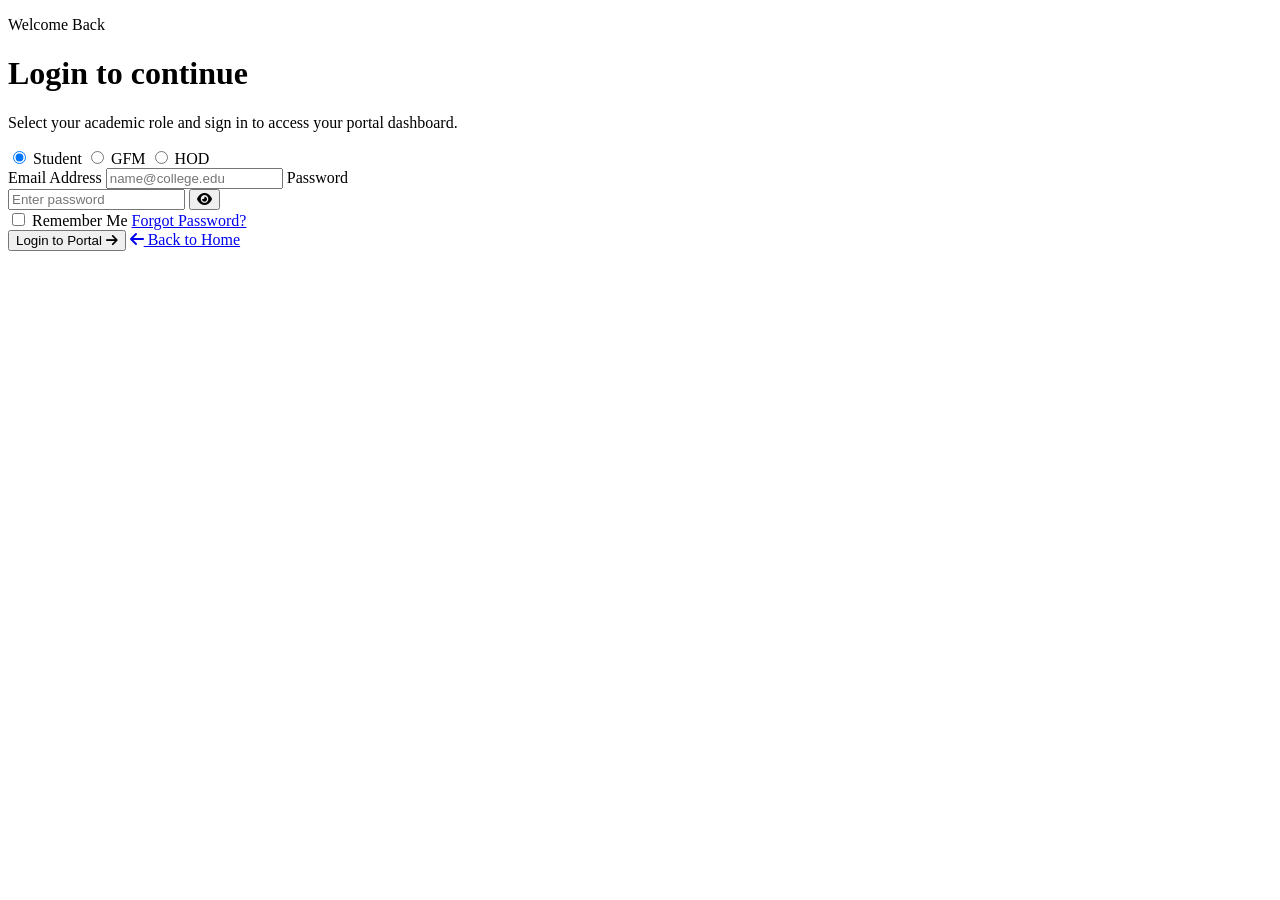
==== login.html @ 21c58e02 "Update Forgot Password workflow to use ZPRN / PRN number instead of email" ====
<!DOCTYPE html>
<html lang="en">
  <head>
    <meta charset="UTF-8" />
    <meta name="viewport" content="width=device-width, initial-scale=1.0" />
    <title>Login | Student Attendance System</title>
    <link rel="stylesheet" href="https://cdnjs.cloudflare.com/ajax/libs/font-awesome/6.5.2/css/all.min.css" />
    <link rel="stylesheet" href="css/login.css" />
  </head>
  <body>
    <div class="login-shell">
      <div class="login-panel">
        <div class="login-card fade-in delay-1">
          <div class="brand-block">
            <p class="eyebrow">Welcome Back</p>
            <h1>Login to continue</h1>
            <p>Select your academic role and sign in to access your portal dashboard.</p>
          </div>

          <!-- Alert Container for Feedback -->
          <div class="alert-box" id="loginAlert" style="display: none;"></div>

          <form class="login-form fade-in delay-4" id="loginForm" novalidate>
            <div class="role-switcher">
              <label>
                <input type="radio" name="role" value="student" checked />
                <span>Student</span>
              </label>
              <label>
                <input type="radio" name="role" value="gfm" />
                <span>GFM</span>
              </label>
              <label>
                <input type="radio" name="role" value="hod" />
                <span>HOD</span>
              </label>
            </div>

            <label>
              Email Address
              <input type="email" id="email" placeholder="name@college.edu" required />
            </label>

            <label>
              Password
              <div class="password-input-wrapper">
                <input type="password" id="password" placeholder="Enter password" required />
                <button type="button" class="toggle-password-btn" id="togglePassword" aria-label="Toggle Password Visibility">
                  <i class="fa-solid fa-eye" id="eyeIcon"></i>
                </button>
              </div>
            </label>

            <div class="form-row">
              <label class="checkbox-row">
                <input type="checkbox" id="rememberMe" />
                <span>Remember Me</span>
              </label>
              <a href="#" id="forgotPasswordLink">Forgot Password?</a>
            </div>

            <button type="submit" class="btn btn-primary" id="submitBtn">
              <span>Login to Portal</span>
              <i class="fa-solid fa-arrow-right"></i>
            </button>

            <a class="back-link" href="index.html"><i class="fa-solid fa-arrow-left"></i> Back to Home</a>
          </form>
        </div>
      </div>
    </div>

    <!-- Forgot Password Overlay Modal -->
    <div class="modal-overlay" id="forgotModal" style="display: none;">
      <div class="modal-card">
        <button type="button" class="modal-close" id="closeForgotModal" aria-label="Close Modal">&times;</button>
        
        <!-- Step 1: Request OTP -->
        <div id="forgotStep1">
          <div class="brand-block">
            <p class="eyebrow">Password Reset</p>
            <h2>Forgot Password?</h2>
            <p>Enter your registered ZPRN / PRN number to receive an OTP.</p>
          </div>
          <div class="alert-box" id="forgotAlert" style="display: none;"></div>
          <form class="login-form" id="requestOtpForm" novalidate>
            <label>
              Enter Your ZPRN Number
              <input type="text" id="forgotPrnInput" placeholder="Enter ZPRN (e.g. 125UAM1004)" required />
            </label>
            <button type="submit" class="btn btn-primary">
              <span>Send OTP</span>
              <i class="fa-solid fa-paper-plane"></i>
            </button>
          </form>
        </div>

        <!-- Step 2: Enter OTP & Reset -->
        <div id="forgotStep2" style="display: none;">
          <div class="brand-block">
            <p class="eyebrow">OTP Sent</p>
            <h2>Enter 6-Digit OTP</h2>
            <p id="otpSentSubtitle">An OTP has been sent to your email.</p>
          </div>
          <div class="alert-box" id="otpAlert" style="display: none;"></div>
          <form class="login-form" id="verifyOtpForm" novalidate>
            <label>
              6-Digit OTP Code
              <input type="text" id="otpCodeInput" placeholder="Enter OTP (e.g. 123456)" maxlength="6" required />
            </label>
            <label>
              New Password
              <input type="password" id="newPasswordInput" placeholder="Enter new password" required />
            </label>
            <button type="submit" class="btn btn-primary">
              <span>Verify OTP & Reset</span>
              <i class="fa-solid fa-key"></i>
            </button>
          </form>
        </div>

        <!-- Step 3: Confirmation -->
        <div id="forgotStep3" style="display: none; text-align: center; padding: 12px 0;">
          <div class="success-icon-badge">
            <i class="fa-solid fa-circle-check"></i>
          </div>
          <h2 style="margin: 12px 0 8px;">Password Reset Successful!</h2>
          <p style="color: var(--muted); margin-bottom: 24px;">Your password has been updated. You can now log in using your new password.</p>
          <button type="button" class="btn btn-primary" id="finishResetBtn" style="width: 100%;">
            <span>Back to Login</span>
            <i class="fa-solid fa-arrow-right"></i>
          </button>
        </div>
      </div>
    </div>

    <script src="js/login.js"></script>
  </body>
</html>
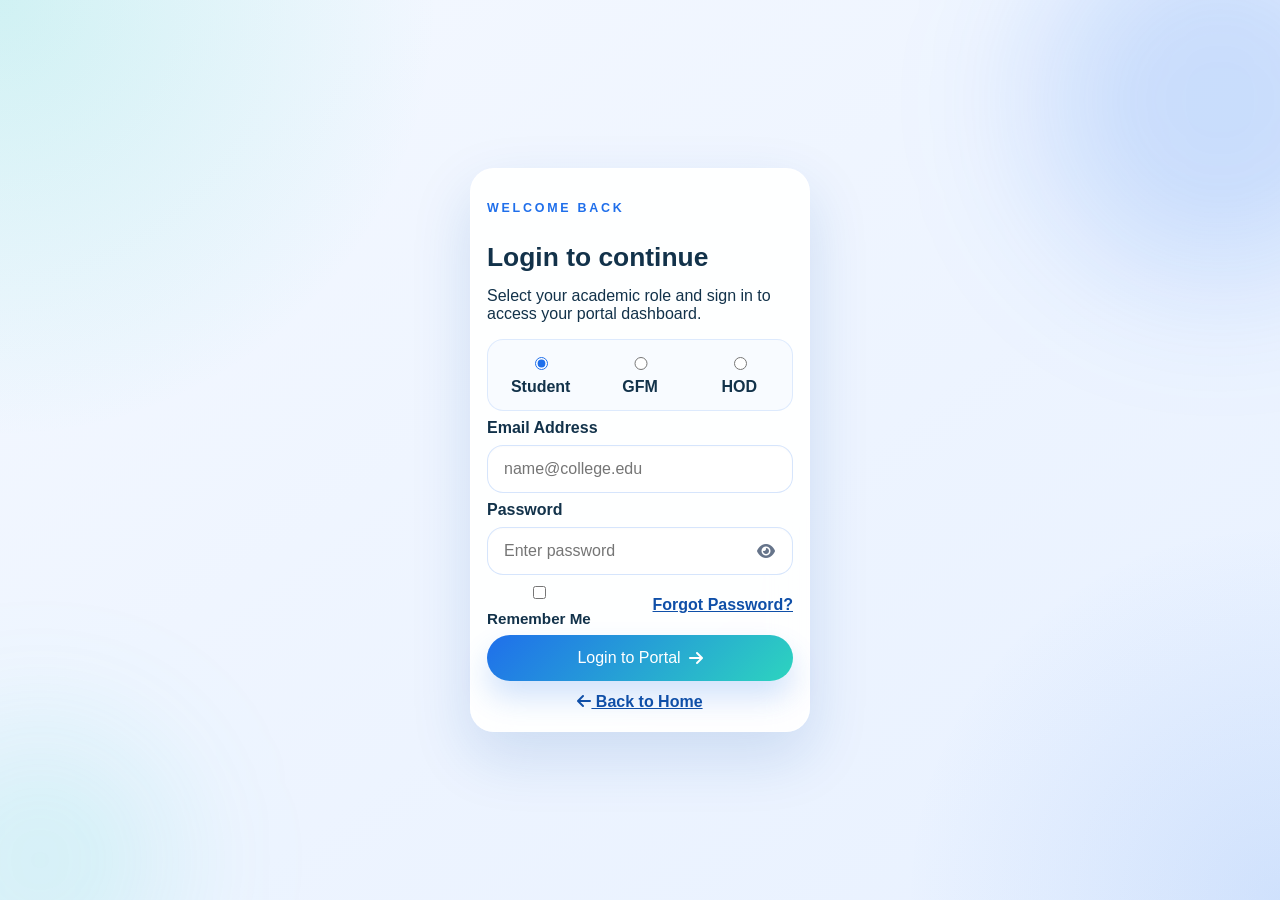
==== commit e087d0a6: "Remove OTP system from Forgot Password, enable direct ZPRN password reset, and upgrade modal input s" ====
--- a/login.html
+++ b/login.html
@@ -75,51 +75,35 @@
       <div class="modal-card">
         <button type="button" class="modal-close" id="closeForgotModal" aria-label="Close Modal">&times;</button>
         
-        <!-- Step 1: Request OTP -->
+        <!-- Direct Reset by ZPRN -->
         <div id="forgotStep1">
           <div class="brand-block">
-            <p class="eyebrow">Password Reset</p>
+            <p class="eyebrow">Direct Reset</p>
             <h2>Forgot Password?</h2>
-            <p>Enter your registered ZPRN / PRN number to receive an OTP.</p>
+            <p>Enter your registered ZPRN / PRN number and your new password.</p>
           </div>
           <div class="alert-box" id="forgotAlert" style="display: none;"></div>
-          <form class="login-form" id="requestOtpForm" novalidate>
+          <form class="login-form" id="directResetForm" novalidate>
             <label>
-              Enter Your ZPRN Number
-              <input type="text" id="forgotPrnInput" placeholder="Enter ZPRN (e.g. 125UAM1004)" required />
-            </label>
-            <button type="submit" class="btn btn-primary">
-              <span>Send OTP</span>
-              <i class="fa-solid fa-paper-plane"></i>
-            </button>
-          </form>
-        </div>
-
-        <!-- Step 2: Enter OTP & Reset -->
-        <div id="forgotStep2" style="display: none;">
-          <div class="brand-block">
-            <p class="eyebrow">OTP Sent</p>
-            <h2>Enter 6-Digit OTP</h2>
-            <p id="otpSentSubtitle">An OTP has been sent to your email.</p>
-          </div>
-          <div class="alert-box" id="otpAlert" style="display: none;"></div>
-          <form class="login-form" id="verifyOtpForm" novalidate>
-            <label>
-              6-Digit OTP Code
-              <input type="text" id="otpCodeInput" placeholder="Enter OTP (e.g. 123456)" maxlength="6" required />
+              ZPRN / PRN Number
+              <input type="text" id="forgotPrnInput" class="modal-input" placeholder="e.g. 125UAM1004" required />
             </label>
             <label>
               New Password
-              <input type="password" id="newPasswordInput" placeholder="Enter new password" required />
+              <input type="password" id="forgotNewPasswordInput" class="modal-input" placeholder="Enter new password" required />
             </label>
-            <button type="submit" class="btn btn-primary">
-              <span>Verify OTP & Reset</span>
+            <label>
+              Confirm New Password
+              <input type="password" id="forgotConfirmPasswordInput" class="modal-input" placeholder="Confirm new password" required />
+            </label>
+            <button type="submit" class="btn btn-primary" style="margin-top: 6px;">
+              <span>Reset Password</span>
               <i class="fa-solid fa-key"></i>
             </button>
           </form>
         </div>
 
-        <!-- Step 3: Confirmation -->
+        <!-- Step 2: Confirmation -->
         <div id="forgotStep3" style="display: none; text-align: center; padding: 12px 0;">
           <div class="success-icon-badge">
             <i class="fa-solid fa-circle-check"></i>
--- a/css/login.css
+++ b/css/login.css
@@ -0,0 +1,606 @@
+:root {
+  --primary: #1f6feb;
+  --primary-dark: #0f4fa8;
+  --accent: #2dd4bf;
+  --text: #12324a;
+  --muted: #66748a;
+  --soft: #f4f8ff;
+  --white: #ffffff;
+  --border: rgba(31, 111, 235, 0.16);
+  --shadow: 0 24px 60px rgba(15, 79, 168, 0.15);
+}
+
+* {
+  box-sizing: border-box;
+}
+
+html,
+body {
+  min-height: 100%;
+}
+
+body {
+  margin: 0;
+  font-family: "Segoe UI", Tahoma, Geneva, Verdana, sans-serif;
+  color: var(--text);
+  background: radial-gradient(circle at top left, rgba(45, 212, 191, 0.18), transparent 28%),
+    radial-gradient(circle at bottom right, rgba(31, 111, 235, 0.12), transparent 24%),
+    linear-gradient(145deg, #f4f8ff 0%, #e8f1ff 100%);
+}
+
+body::before,
+body::after {
+  content: "";
+  position: fixed;
+  z-index: -1;
+  border-radius: 50%;
+  filter: blur(70px);
+}
+
+body::before {
+  width: 360px;
+  height: 360px;
+  background: rgba(31, 111, 235, 0.18);
+  top: -80px;
+  right: -120px;
+}
+
+body::after {
+  width: 260px;
+  height: 260px;
+  background: rgba(45, 212, 191, 0.14);
+  bottom: -90px;
+  left: -90px;
+}
+
+.login-shell {
+  min-height: 100vh;
+  display: grid;
+  place-items: center;
+  padding: 20px 12px;
+}
+
+.login-panel {
+  width: min(340px, 100%);
+}
+
+.visual-card {
+  width: 100%;
+  max-width: 360px;
+  padding: 20px;
+  border-radius: 26px;
+  background: linear-gradient(145deg, rgba(255, 255, 255, 0.9), rgba(236, 244, 255, 0.95));
+  border: 1px solid rgba(255, 255, 255, 0.75);
+  box-shadow: var(--shadow);
+  position: relative;
+}
+
+.visual-card::before {
+  content: "";
+  position: absolute;
+  inset: 0;
+  border-radius: inherit;
+  background: radial-gradient(circle at top right, rgba(45, 212, 191, 0.18), transparent 28%);
+  pointer-events: none;
+}
+
+.visual-tag {
+  display: inline-flex;
+  align-items: center;
+  gap: 10px;
+  padding: 10px 14px;
+  border-radius: 999px;
+  background: rgba(31, 111, 235, 0.12);
+  color: var(--primary-dark);
+  font-weight: 700;
+  margin-bottom: 24px;
+  position: relative;
+  z-index: 1;
+}
+
+.mini-chart {
+  position: relative;
+  display: flex;
+  align-items: flex-end;
+  gap: 14px;
+  height: 150px;
+  margin-bottom: 28px;
+  z-index: 1;
+}
+
+.mini-chart span {
+  flex: 1;
+  border-radius: 999px 999px 12px 12px;
+  background: linear-gradient(180deg, var(--accent), rgba(255,255,255,0.9));
+  animation: rise 1s ease both;
+}
+
+.mini-chart span:nth-child(1) { height: 42%; }
+.mini-chart span:nth-child(2) { height: 78%; }
+.mini-chart span:nth-child(3) { height: 57%; }
+.mini-chart span:nth-child(4) { height: 92%; }
+
+.visual-stats {
+  display: flex;
+  gap: 24px;
+  justify-content: space-between;
+  position: relative;
+  z-index: 1;
+}
+
+.visual-stats strong {
+  display: block;
+  font-size: 1.65rem;
+}
+
+.visual-stats p {
+  margin: 6px 0 0;
+  color: var(--muted);
+}
+
+.login-card {
+  width: 100%;
+  min-width: 0;
+  padding: 20px 16px;
+  border-radius: 24px;
+  background: rgba(255, 255, 255, 0.92);
+  border: 1px solid rgba(255, 255, 255, 0.7);
+  box-shadow: var(--shadow);
+  backdrop-filter: blur(18px);
+}
+
+.brand-block {
+  margin-bottom: 14px;
+}
+
+.brand-block .eyebrow {
+  display: inline-flex;
+  letter-spacing: 0.22em;
+  text-transform: uppercase;
+  font-size: 0.78rem;
+  font-weight: 800;
+  color: var(--primary);
+  margin-bottom: 10px;
+}
+
+.brand-block h1 {
+  font-size: clamp(1.35rem, 3vw, 1.65rem);
+  line-height: 1.08;
+  margin-bottom: 10px;
+}
+
+.login-form {
+  display: grid;
+  gap: 8px;
+}
+
+.role-switcher {
+  display: grid;
+  grid-template-columns: repeat(3, minmax(0, 1fr));
+  gap: 6px;
+  background: #f8fbff;
+  border: 1px solid rgba(31, 111, 235, 0.12);
+  border-radius: 16px;
+  padding: 6px;
+}
+
+.role-switcher label {
+  display: flex;
+  align-items: center;
+  justify-content: center;
+  gap: 6px;
+  padding: 8px 10px;
+  border-radius: 14px;
+  cursor: pointer;
+  font-weight: 600;
+  color: var(--muted);
+  transition: background 0.25s ease, color 0.25s ease, transform 0.25s ease;
+}
+
+.role-switcher input {
+  accent-color: var(--primary);
+}
+
+.role-switcher input:checked + span,
+.role-switcher input:checked ~ span {
+  color: var(--text);
+}
+
+.role-switcher input:checked {
+  position: relative;
+}
+
+.role-switcher input:checked::before {
+  content: "";
+}
+
+.role-switcher label:hover {
+  transform: translateY(-1px);
+}
+
+.login-form label {
+  display: grid;
+  gap: 8px;
+  font-weight: 600;
+  color: var(--text);
+}
+
+.login-form input[type="email"],
+.login-form input[type="password"],
+.login-form input[type="text"],
+.modal-input {
+  width: 100%;
+  border: 1.5px solid rgba(31, 111, 235, 0.2);
+  border-radius: 16px;
+  padding: 14px 16px;
+  font-size: 0.95rem;
+  font-family: inherit;
+  color: var(--text);
+  background: #f8fafc;
+  box-shadow: inset 0 1px 2px rgba(0, 0, 0, 0.02);
+  transition: all 0.25s ease;
+  appearance: none;
+  -webkit-appearance: none;
+}
+
+.login-form input:focus,
+.modal-input:focus {
+  outline: none;
+  background: #ffffff;
+  border-color: var(--primary);
+  box-shadow: 0 0 0 4px rgba(31, 111, 235, 0.12);
+}
+
+.form-row {
+  display: flex;
+  align-items: center;
+  justify-content: space-between;
+  gap: 12px;
+  flex-wrap: wrap;
+}
+
+.checkbox-row {
+  display: inline-flex;
+  align-items: center;
+  gap: 10px;
+  color: var(--muted);
+  font-size: 0.95rem;
+}
+
+.login-form a {
+  color: var(--primary-dark);
+  font-weight: 600;
+}
+
+.login-form a:hover {
+  text-decoration: underline;
+}
+
+.btn {
+  display: inline-flex;
+  align-items: center;
+  justify-content: center;
+  width: 100%;
+  padding: 10px 14px;
+  border: none;
+  border-radius: 999px;
+  font-size: 1rem;
+  cursor: pointer;
+  transition: transform 0.25s ease, box-shadow 0.25s ease, background 0.25s ease;
+}
+
+.btn-primary {
+  background: linear-gradient(135deg, var(--primary), var(--accent));
+  color: var(--white);
+  box-shadow: 0 16px 30px rgba(31, 111, 235, 0.2);
+}
+
+.btn-primary:hover {
+  transform: translateY(-2px);
+  box-shadow: 0 18px 34px rgba(31, 111, 235, 0.25);
+}
+
+.back-link {
+  display: inline-block;
+  text-align: center;
+  margin-top: 4px;
+  color: var(--muted);
+  font-weight: 600;
+}
+
+.back-link:hover {
+  color: var(--primary-dark);
+}
+
+@media (max-width: 980px) {
+  .login-panel {
+    width: min(360px, 100%);
+  }
+}
+
+@media (max-width: 700px) {
+  .login-card {
+    padding: 22px 18px;
+  }
+
+  .role-switcher {
+    grid-template-columns: 1fr;
+  }
+}
+
+.fade-in {
+  opacity: 0;
+  transform: translateY(12px);
+  animation: fadeUp 0.7s ease forwards;
+}
+
+.fade-in.delay-1 { animation-delay: 0.1s; }
+.fade-in.delay-2 { animation-delay: 0.2s; }
+.fade-in.delay-3 { animation-delay: 0.3s; }
+.fade-in.delay-4 { animation-delay: 0.4s; }
+
+@keyframes fadeUp {
+  to {
+    opacity: 1;
+    transform: translateY(0);
+  }
+}
+
+.login-form input[type="email"],
+.login-form input[type="password"] {
+  width: 100%;
+  border: 1px solid rgba(31, 111, 235, 0.18);
+  border-radius: 16px;
+  padding: 14px 16px;
+  font-size: 1rem;
+  color: var(--text);
+  background: #ffffff;
+  transition: border-color 0.25s ease, box-shadow 0.25s ease;
+}
+
+.login-form input:focus {
+  outline: none;
+  border-color: var(--primary);
+  box-shadow: 0 0 0 4px rgba(31, 111, 235, 0.1);
+}
+
+.form-row {
+  display: flex;
+  align-items: center;
+  justify-content: space-between;
+  gap: 12px;
+  flex-wrap: wrap;
+}
+
+.checkbox-row {
+  display: inline-flex;
+  align-items: center;
+  gap: 10px;
+  color: var(--muted);
+  font-size: 0.95rem;
+}
+
+.login-form a {
+  color: var(--primary-dark);
+  font-weight: 600;
+}
+
+.login-form a:hover {
+  text-decoration: underline;
+}
+
+.btn {
+  display: inline-flex;
+  align-items: center;
+  justify-content: center;
+  width: 100%;
+  padding: 14px 18px;
+  border: none;
+  border-radius: 999px;
+  font-size: 1rem;
+  cursor: pointer;
+  transition: transform 0.25s ease, box-shadow 0.25s ease, background 0.25s ease;
+}
+
+.btn-primary {
+  background: linear-gradient(135deg, var(--primary), var(--accent));
+  color: var(--white);
+  box-shadow: 0 16px 30px rgba(31, 111, 235, 0.2);
+}
+
+.btn-primary:hover {
+  transform: translateY(-2px);
+  box-shadow: 0 18px 34px rgba(31, 111, 235, 0.25);
+}
+
+.back-link {
+  display: inline-block;
+  text-align: center;
+  margin-top: 4px;
+  color: var(--muted);
+  font-weight: 600;
+}
+
+.back-link:hover {
+  color: var(--primary-dark);
+}
+
+@media (max-width: 700px) {
+  .login-card {
+    padding: 28px 22px;
+  }
+
+  .role-switcher {
+    grid-template-columns: 1fr;
+  }
+}
+
+/* Demo Toolbar & Quick Fill Chips */
+.demo-toolbar {
+  background: #f0f6ff;
+  border: 1px dashed rgba(31, 111, 235, 0.25);
+  border-radius: 14px;
+  padding: 10px 12px;
+  margin-bottom: 12px;
+}
+
+.demo-label {
+  display: block;
+  font-size: 0.78rem;
+  font-weight: 700;
+  color: var(--primary-dark);
+  margin-bottom: 6px;
+  text-transform: uppercase;
+  letter-spacing: 0.05em;
+}
+
+.demo-chips {
+  display: flex;
+  gap: 6px;
+  flex-wrap: wrap;
+}
+
+.demo-chip {
+  background: #ffffff;
+  border: 1px solid rgba(31, 111, 235, 0.2);
+  color: var(--primary-dark);
+  font-size: 0.82rem;
+  font-weight: 600;
+  padding: 5px 10px;
+  border-radius: 999px;
+  cursor: pointer;
+  display: inline-flex;
+  align-items: center;
+  gap: 4px;
+  transition: all 0.2s ease;
+}
+
+.demo-chip:hover {
+  background: var(--primary);
+  color: #ffffff;
+  border-color: var(--primary);
+  transform: translateY(-1px);
+}
+
+/* Alert Box for Feedback Messages */
+.alert-box {
+  padding: 10px 14px;
+  border-radius: 12px;
+  font-size: 0.88rem;
+  font-weight: 600;
+  margin-bottom: 12px;
+  line-height: 1.4;
+  animation: fadeUp 0.3s ease;
+}
+
+.alert-box.alert-error {
+  background: #fff0f0;
+  color: #d32f2f;
+  border: 1px solid rgba(211, 47, 47, 0.25);
+}
+
+.alert-box.alert-success {
+  background: #edf7ed;
+  color: #2e7d32;
+  border: 1px solid rgba(46, 125, 50, 0.25);
+}
+
+/* Password Input Wrapper & Toggle Button */
+.password-input-wrapper {
+  position: relative;
+  display: flex;
+  align-items: center;
+}
+
+.password-input-wrapper input {
+  padding-right: 44px !important;
+}
+
+.toggle-password-btn {
+  position: absolute;
+  right: 12px;
+  background: none;
+  border: none;
+  color: var(--muted);
+  cursor: pointer;
+  padding: 6px;
+  font-size: 1rem;
+  display: flex;
+  align-items: center;
+  justify-content: center;
+  transition: color 0.2s ease;
+}
+
+.toggle-password-btn:hover {
+  color: var(--primary);
+}
+
+.btn-primary {
+  gap: 8px;
+}
+
+/* Modal Overlay & Card Styles */
+.modal-overlay {
+  position: fixed;
+  inset: 0;
+  z-index: 1000;
+  background: rgba(15, 23, 42, 0.65);
+  backdrop-filter: blur(10px);
+  display: grid;
+  place-items: center;
+  padding: 20px;
+  animation: fadeIn 0.25s ease;
+}
+
+.modal-card {
+  width: min(380px, 100%);
+  background: #ffffff;
+  border-radius: 24px;
+  padding: 28px 24px;
+  box-shadow: 0 24px 60px rgba(15, 79, 168, 0.25);
+  position: relative;
+  border: 1px solid rgba(255, 255, 255, 0.8);
+  animation: scaleUp 0.3s cubic-bezier(0.16, 1, 0.3, 1);
+}
+
+.modal-close {
+  position: absolute;
+  top: 14px;
+  right: 18px;
+  background: rgba(31, 111, 235, 0.08);
+  border: none;
+  width: 32px;
+  height: 32px;
+  border-radius: 50%;
+  font-size: 1.25rem;
+  color: var(--muted);
+  cursor: pointer;
+  display: flex;
+  align-items: center;
+  justify-content: center;
+  transition: all 0.2s ease;
+}
+
+.modal-close:hover {
+  background: rgba(31, 111, 235, 0.16);
+  color: var(--text);
+}
+
+.success-icon-badge {
+  font-size: 3.5rem;
+  color: #10b981;
+  margin-top: 10px;
+}
+
+@keyframes scaleUp {
+  from {
+    opacity: 0;
+    transform: scale(0.92);
+  }
+  to {
+    opacity: 1;
+    transform: scale(1);
+  }
+}
+
+
